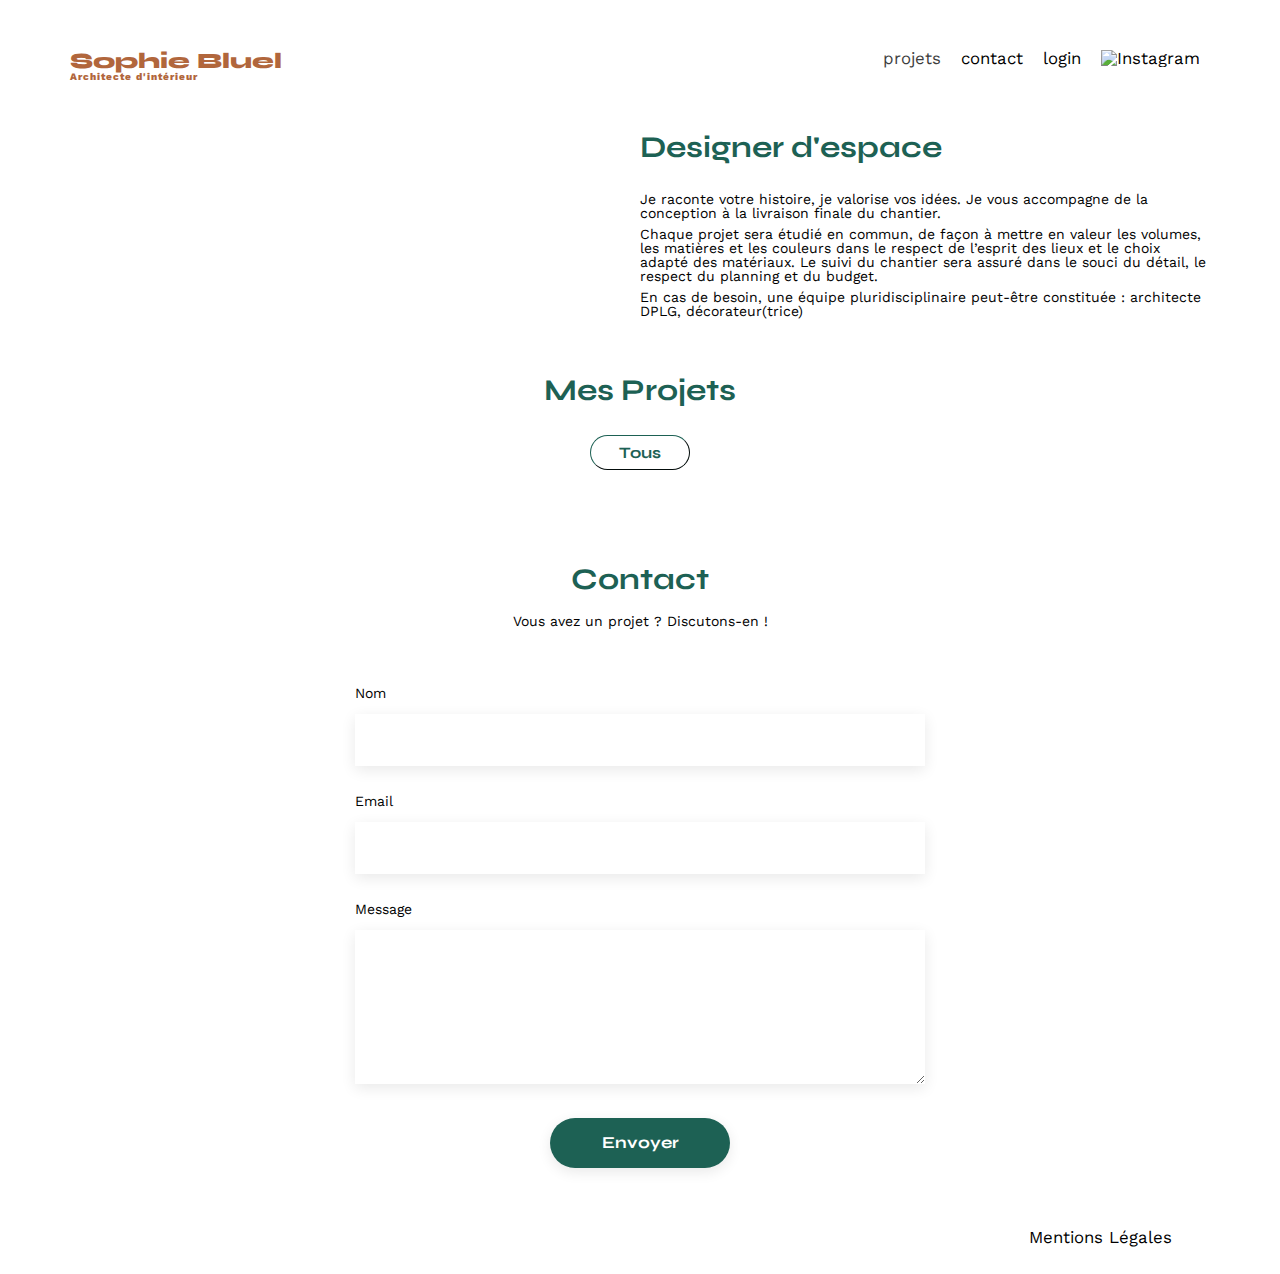
==== FrontEnd/index.html @ 11382b1d "ajout mode edition" ====
<!DOCTYPE html>
<html lang="fr">
<head>
	<meta charset="UTF-8">
	<title>Sophie Bluel - Architecte d'intérieur</title>
	<meta name="viewport" content="width=device-width, initial-scale=1.0">
	<link rel="preconnect" href="https://fonts.googleapis.com">
	<link rel="preconnect" href="https://fonts.gstatic.com" crossorigin>
	<link href="https://fonts.googleapis.com/css2?family=Syne:wght@700;800&family=Work+Sans&display=swap" rel="stylesheet">
	<link rel="stylesheet" href="https://cdnjs.cloudflare.com/ajax/libs/font-awesome/6.2.1/css/all.min.css"
	integrity="sha512-MV7K8+y+gLIBoVD59lQIYicR65iaqukzvf/nwasF0nqhPay5w/9lJmVM2hMDcnK1OnMGCdVK+iQrJ7lzPJQd1w=="
	crossorigin="anonymous" referrerpolicy="no-referrer" />
	<meta name="description" content="">
	<link rel="stylesheet" href="./assets/style.css">
	
	
</head>
<body>

	<div id="mode" style="display: none">
		<i class="fa-regular fa-pen-to-square" style="color:white"></i>
		<p>mode edition</p>
	</div>
	
<header>

	<h1>Sophie Bluel <span>Architecte d'intérieur</span></h1>
	<nav>
		<ul>
			<li id="project"> <a href="index.html"> projets</a></li>
			<li>contact</li>
			<li id="logout">logout</li>
			<li><img src="./assets/icons/instagram.png" alt="Instagram"></li>
		</ul>
	</nav>
</header>
<main>
	<div class="introduction">
		<figure>
			<img src="./assets/images/sophie-bluel.png" alt="">
		</figure>
		<article>
			<h2>Designer d'espace</h2>
			<p>Je raconte votre histoire, je valorise vos idées. Je vous accompagne de la conception à la livraison finale du chantier.</p>
			<p>Chaque projet sera étudié en commun, de façon à mettre en valeur les volumes, les matières et les couleurs dans le respect de l’esprit des lieux et le choix adapté des matériaux. Le suivi du chantier sera assuré dans le souci du détail, le respect du planning et du budget.</p>
			<p>En cas de besoin, une équipe pluridisciplinaire peut-être constituée : architecte DPLG, décorateur(trice)</p>
		</article>
	</div>
	<section id="portfolio">
		<div class="portfolio-header" id="portfolio-header" style="display:none">
			<h2>Mes Projets</h2>
		<div class="filtres" id="filters">
			<div id="Bt-tout">
			   <button>Tous</button>
			</div>

		</div>
		</div>

		<div class="portfolio-header2" id="edition" style="display: none">
			<h2>Mes Projets</h2>
			<div class="Bt-Modif">
				<i class="fa-regular fa-pen-to-square" id="icon-modif"></i>
				<button id="Bt-Modif">Modifier</button>
			</div>
		</div>
		<aside class="modalWrapper" id="modalWrapper" style="display:none">
			<div id="clickOver"></div>
			<div id="modal">
				<i class="fa-solid fa-xmark" id="xmark" style="color:black"></i>   
				<h4>Galerie photo</h4>
				<div class="grid">

				</div>
				<div class="line"></div>
				<div id="btAjout">
					<button>Ajouter une photo</button>
				</div>    

			</div>
		</aside>
		
		<aside class="modalWrapper" id="modal2" style="display:none ">
			<div id="clickOver2"></div>
			
			<div class="modal-ajout">
				<h4>Ajout photo</h4>
				<form method="post">
					<div class="section-img">
						<div class="hidden" id="preview">
							<img src=".assets/image/preview" alt="">
						</div>	
						
						<i class="fa-regular fa-image " id="iconImg"></i>
						<label id="btAjout2" for="input-file" >+ Ajouter photo</label>
						<input type="file" name="image"  id="input-file" style="display: none;"  >
						<p>jpg.png : 4mo max</p>
						
					</div>
					<div class="choix-img">
						<article class="Titre">
							<h3>Titre</h3>
							<input type="text" id="title" name="title">
						</article>
						<article class="categories">
							<h3>Catégorie</h3>
							<select  name="category" id="category">
								<option value="">--Choisir catégorie--</option>
								<option value="1">Objets</option>
								<option value="2">Appartements</option>
								<option value="3">Hôtel & restaurants</option>
							</select>
						</article>
					</div>
					<div class="line2"></div>
					<button id="valider" type="submit" >Valider</button>
				</form>
				<i class="fa-solid fa-xmark" id="xmark2" style="color:black"></i>
				<i class="fa-solid fa-arrow-left" id="arrow"></i>
			</div>
		 

		 
		</aside>
		
		<div class="gallery" id="gallery">
			
		</div>

	</section>
	<section id="contact">
		<h2>Contact</h2>
		<p>Vous avez un projet ? Discutons-en !</p>
		<form action="#" method="post">
			<label for="name">Nom</label>
			<input type="text" name="name" id="name">
			<label for="email">Email</label>
			<input type="email" name="email" id="email">
			<label for="message">Message</label>
			<textarea name="message" id="message" cols="30" rows="10"></textarea>
			<input type="submit" value="Envoyer">
		</form>
	</section>
</main>

<footer>
	<nav>
		<ul>
			<li>Mentions Légales</li>
		</ul>
	</nav>
</footer>

<script type="module" src="admin.js"></script>
</body>
</html>
---- FrontEnd/assets/style.css ----
/* http://meyerweb.com/eric/tools/css/reset/
   v2.0 | 20110126
   License: none (public domain)
*/

html,
body,
div,
span,
applet,
object,
iframe,
h1,
h2,
h3,
h4,
h5,
h6,
p,
blockquote,
pre,
a,
abbr,
acronym,
address,
big,
cite,
code,
del,
dfn,
em,
img,
ins,
kbd,
q,
s,
samp,
small,
strike,
strong,
sub,
sup,
tt,
var,
b,
u,
i,
center,
dl,
dt,
dd,
ol,
ul,
li,
fieldset,
form,
label,
legend,
table,
caption,
tbody,
tfoot,
thead,
tr,
th,
td,
article,
aside,
canvas,
details,
embed,
figure,
figcaption,
footer,
header,
hgroup,
menu,
nav,
output,
ruby,
section,
summary,
time,
mark,
audio,
video {
	margin: 0;
	padding: 0;
	border: 0;
	font-size: 100%;
	font: inherit;
	vertical-align: baseline;
}

/* HTML5 display-role reset for older browsers */
article,
aside,
details,
figcaption,
figure,
footer,
header,
hgroup,
menu,
nav,
section {
	display: block;
}

body {
	line-height: 1;
}

ol,
ul {
	list-style: none;
}

blockquote,
q {
	quotes: none;
}

blockquote:before,
blockquote:after,
q:before,
q:after {
	content: '';
	content: none;
}

table {
	border-collapse: collapse;
	border-spacing: 0;
}

/** end reset css**/
body {
	max-width: 1140px;
	margin: auto;
	font-family: 'Work Sans';
	font-size: 14px;
	
}

header {
	display: flex;
	justify-content: space-between;
	margin: 50px 0
}

section {
	margin: 50px 0
}

h1 {
	display: flex;
	flex-direction: column;
	font-family: 'Syne';
	font-size: 22px;
	font-weight: 800;
	color: #B1663C
}

h1>span {
	font-family: 'Work Sans';
	font-size: 10px;
	letter-spacing: 0.1em;
	;
}

h2 {
	font-family: 'Syne';
	font-weight: 700;
	font-size: 30px;
	color: #1D6154
}

nav ul {
	display: flex;
	align-items: center;
	list-style-type: none;

}

nav li {
	padding: 0 10px;
	font-size: 1.2em;
}

li:hover {
	color: #B1663C;
}

nav a {
	text-decoration: none;
}

.introduction {
	display: flex;
	align-items: center;
}

.introduction figure {
	flex: 1
}

.introduction img {
	display: block;
	margin: auto;
	width: 80%;
}

.introduction article {
	flex: 1
}

.introduction h2 {
	margin-bottom: 1em;
}

.introduction p {
	margin-bottom: 0.5em;
}

.portfolio-header {
	display: flex;
	justify-content: center;
	align-items: center;
	margin-bottom: 1em;
	gap: 10px;
}

#portfolio h2 {
	text-align: center;
}

.gallery {
	width: 100%;
	display: grid;
	grid-template-columns: 1fr 1fr 1fr;
	grid-column-gap: 20px;
	grid-row-gap: 20px;

}

.gallery img {
	width: 100%;


}

#contact {
	width: 50%;
	margin: auto;
}

#contact>* {
	text-align: center;

}

#contact h2 {
	margin-bottom: 20px;
}

#contact form {
	text-align: left;
	margin-top: 30px;
	display: flex;
	flex-direction: column;
}

#contact input {
	height: 50px;
	font-size: 1.2em;
	border: none;
	box-shadow: 0px 4px 14px rgba(0, 0, 0, 0.09);
}

#contact label {
	margin: 2em 0 1em 0;
}

#contact textarea {
	border: none;
	box-shadow: 0px 4px 14px rgba(0, 0, 0, 0.09);
}

input[type="submit"] {
	font-family: 'Syne';
	font-weight: 700;
	color: white;
	background-color: #1D6154;
	margin: 2em auto;
	width: 180px;
	text-align: center;
	border-radius: 60px;
}

footer nav ul {
	display: flex;
	justify-content: flex-end;
	margin: 2em
}

/* page administrateur */

.portfolio-header2{

display: flex;
gap:10px;
justify-content: center;

}
.Bt-Modif {
	display: flex;
	align-items: center;
	margin-bottom: 20px;
}

.Bt-Modif button {
	font-size: 14px;
	font-family: 'Work Sans';
	font-weight: 400;
	background-color: transparent;
	border: none;
	cursor: pointer;

}

.Bt-Modif i {
	cursor: pointer;
}

#logout{
	cursor: pointer;
}
#project {

cursor: pointer;

}

/* Page filtres */


.portfolio-header {

flex-direction: column;


}
.filtres {

	display: flex;
	align-items: center;
	justify-content: center;
	gap: 10px;
	padding-bottom: 30px;
}

.filtres button {

	background-color: transparent;
	height: 35px;
	border-width: 1px;
	border-radius: 60px;
	border-color: #1D6154;
	font-family: Syne;
	font-size: 16px;
	color: #1D6154;
	font-weight: 700;
	padding-top: 6.5px;
	display: flex;
	justify-content: center;
	width: 100%;
	cursor: pointer;
	padding-left: 10px;
	padding-right: 10px;

}

.filtres button:hover {
	color: white;
	background-color: #1D6154;
}

#Bt-tout {

	width: 100px;

}

#Objets {
	width: 100px;

}

.bt-filtre3 {
	width: 157px;
}

.bt-filtres4 {
	width: 198px;
}

#portfolio h2 {

	margin-bottom: 20px;
}

/* Page login */
#login-form {
	display: flex;
	flex-direction: column;
	align-items: center;
	gap: 20px;
}

.login h3 {
	padding-bottom: 5px;
	font-family: Work Sans;
	font-weight: 500;
	font-size: 14px;
	color: #3D3D3D;

}

.login h2 {
	padding-bottom: 40px;
}

.login input {

	width: 379px;
	height: 51px;
	border: none;
	box-shadow: 0px 4px 14px 0px #00000017;


}

.login button {
	background-color: #1D6154;
	height: 35px;
	border-radius: 60px;
	border-color: transparent;
	font-family: Syne;
	font-size: 16px;
	color: white;
	font-weight: 700;
	padding-top: 6.5px;
	display: flex;
	justify-content: center;
	cursor: pointer;
	padding-left: 10px;
	padding-right: 10px;
	width: 179px;


}

a {
	color: #3D3D3D
}

.mentions {

	display: flex;
	justify-content: flex-end;
	margin: 12em;
	position: relative;
	left: 15em
}

/*Modal*/

.modalWrapper {

	position: fixed;
	inset: 0;
	width: 100%;
	height: 100%;
	background: rgba(0, 0, 0, 0.8);
	display: flex;
	margin: 0;
	justify-content: center;
	align-items: center;
}



#modal {
	position: relative;
	padding: 60px;
	padding-top: 90px;
	background-color: white;
	border-radius: 10px;
	overflow: auto;
	display: flex;
	flex-direction: column;
	align-items: center;
	z-index: 9;
	width: 450px;
	height: 500px;
}

#modal .grid {
	display: grid;
	grid-template-columns: repeat(5, 1fr);
	gap: 20px;
	
}

#clickOver {
	top: 0;
	left: 0;
	bottom: 0;
	width: 100%;
	height: 100%;
	background: transparent;
	position: fixed;
}

#modal img {
	width: 100%;
	height: 102px;
	object-fit: cover;
}

.fa-trash-can {
	position: relative;
	background-color: black;
	font-size: 10px;
	padding: 5px;
	top: 25px;
	left: 50px;
	color: white;

}

.fa-xmark {

	background-color: transparent;
	position: absolute;
	font-size: 20px;
	right: 20px;
	top: 20px;
	cursor: pointer;

}

.modalWrapper h4 {
	display: flex;
	justify-content: center;
	font-family: 'Work Sans';
	font-size: 26px;
	font-weight: 400;
	margin-bottom: 20px;
}

#btAjout button {
	background-color: #1D6154;
	height: 35px;
	border-radius: 60px;
	border-color: transparent;
	font-family: 'Syne';
	font-size: 16px;
	color: white;
	font-weight: 700;
	padding-top: 6.5px;
	display: flex;
	justify-content: center;
	cursor: pointer;
	padding-left: 10px;
	padding-right: 10px;
	width: 237px;
}

.line {
	border-bottom: 1px solid #B3B3B3;
	width: 420px;
	margin: 40px 0;
}

/*modal envoi*/

.modal-ajout {
	padding: 65px;
	padding-top: 90px;
	background-color: white;
	border-radius: 10px;
	overflow: auto;
	position: relative;
}

.section-img {

	display: flex;
	align-items: center;
	flex-direction: column;
	background-color: #E8F1F6;
	width: 420px;
	height: 155px;
	border-radius: 3px;
	padding-top: 20px;
	padding-bottom: 20px;
	gap: 20px;
	position: relative;
}


#preview {
	background-color: #E8F1F6;
	inset: 0;
	position: absolute;
	z-index: 1;
	display: flex;
	justify-content: center;
	align-items: center;
	height: 100%;
	width: 100%;
}
  

#preview img {
	width: 129px;
	height: 100%;
	object-fit: cover;
}

.fa-image {

	font-size: 76px;
	color: #cbd6dc
}

#valider {


	width: 237px;
	height: 36px;
	border-radius: 60px;
	font-family: Syne;
	font-size: 14px;
	font-weight: 700;
	position: relative;
	top: 50px;
	left: 95px;
	color: white;
	border: none;
	cursor: pointer;

}

.section-img label {
	display: flex;
	justify-content: center;
	align-items: center;
	width: 173px;
	height: 36px;
	border-radius: 50px;
	background-color: #CBD6DC;
	border: none;
	font-family: Work Sans;
	color: #306685;
	cursor: pointer;

}

.section-img p {

	font-family: Work Sans;
	font-size: 10px;
	font-weight: 400;
	line-height: 12px;
	letter-spacing: 0em;
	text-align: center;

}

.choix-img {

	padding-top: 10px;
	display: flex;
	flex-direction: column;
	align-items: center;
	gap: 20px;

}

.choix-img select {

	width: 420px;
	height: 51px;
	border: none;
	box-shadow: 0px 4px 14px 0px #00000017;
	background-color: transparent;


}

.choix-img input {

	width: 420px;
	height: 51px;
	border: none;
	box-shadow: 0px 4px 14px 0px #00000017;


}



.choix-img h3 {

	padding-bottom: 10px;
}

.line2 {

	border-bottom: 1px solid #B3B3B3;
	width: 420px;
	position: relative;
	top: 40px;
}


.fa-arrow-left {

	position: absolute;
	top: 20px;
	font-size: 25px;
	left: 20px;
	cursor: pointer;


}

#xmark2 {

	background-color: transparent;
	position: absolute;
	font-size: 20px;
	right: 20px;
	top: 20px;
	cursor: pointer;

}

#clickOver2 {
	top: 0;
	left: 0;
	bottom: 0;
	width: 100%;
	height: 100%;
	background: transparent;
	position: fixed;
}



.hidden {
	display: none !important;
}

/*mode edition*/

#mode{

	display: flex;
	justify-content: center;
	align-items: center;
	gap: 10px;
	background-color: black;
	height: 50px;
	max-width: none;
	width: 1500px;
	margin: auto;
	

}

#mode p {
	color: white;
}
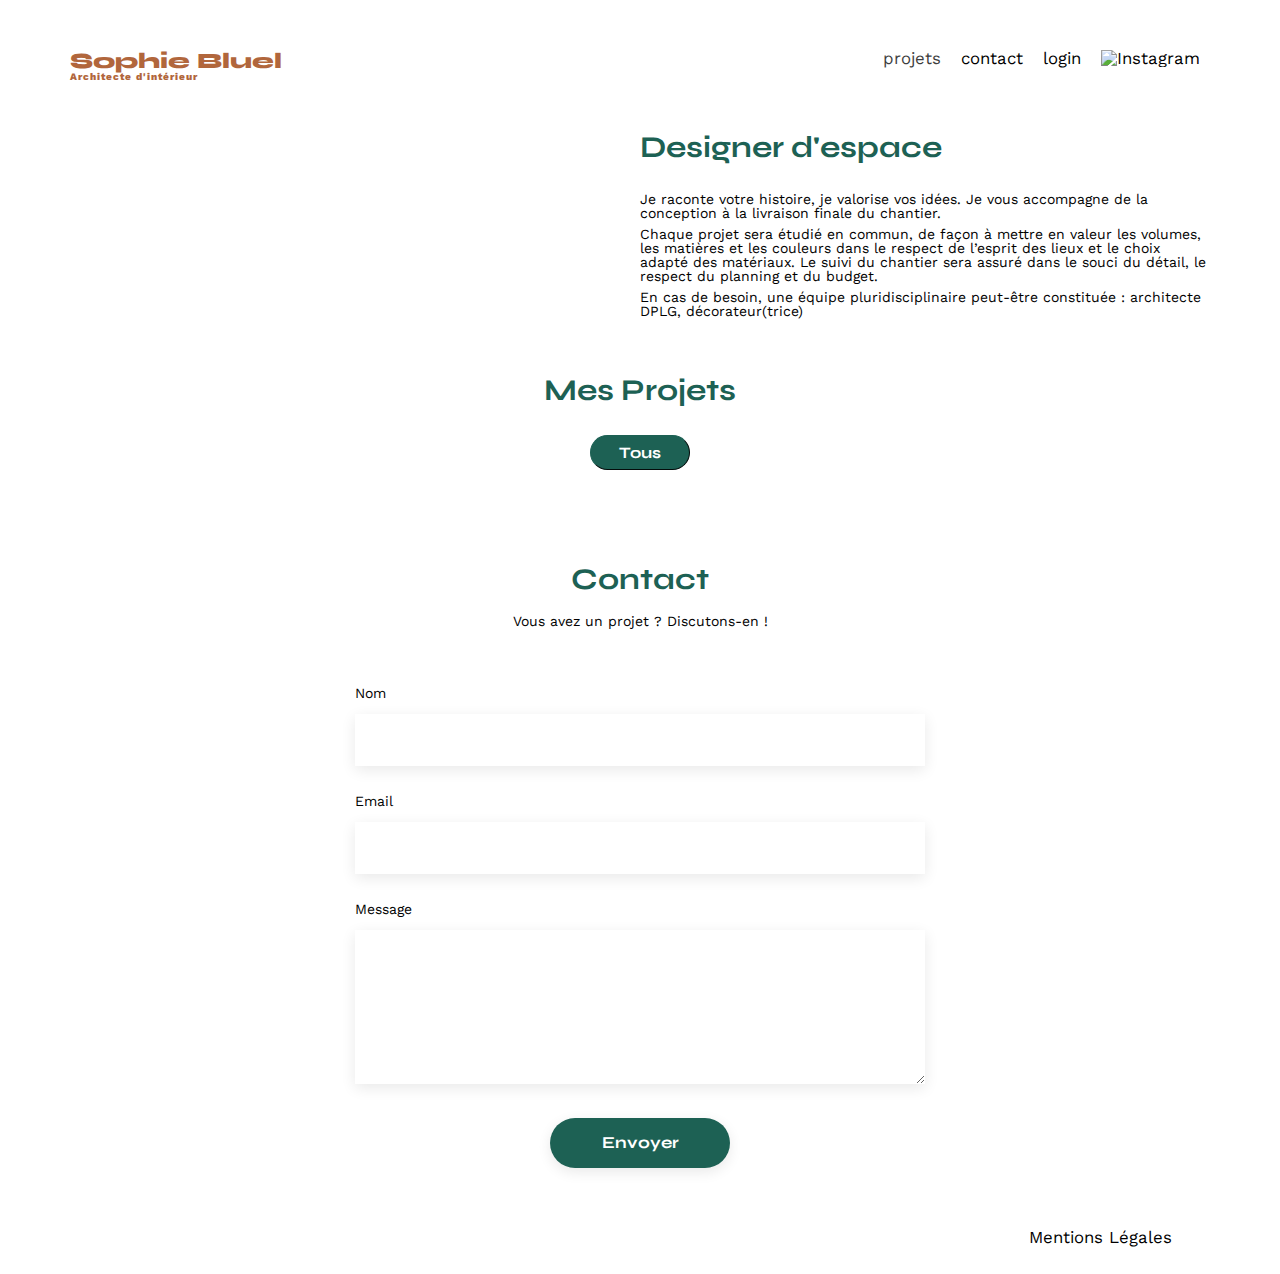
==== commit 2ce1d624: "mise a jour boutton filtre" ====
--- a/FrontEnd/index.html
+++ b/FrontEnd/index.html
@@ -51,7 +51,7 @@
 			<h2>Mes Projets</h2>
 		<div class="filtres" id="filters">
 			<div id="Bt-tout">
-			   <button>Tous</button>
+			   <button class="active">Tous</button>
 			</div>
 
 		</div>
--- a/FrontEnd/assets/style.css
+++ b/FrontEnd/assets/style.css
@@ -136,18 +136,23 @@
 
 /** end reset css**/
 body {
+	font-family: 'Work Sans';
+	font-size: 14px;
+}
+
+main,
+footer,
+header {
 	max-width: 1140px;
 	margin: auto;
-	font-family: 'Work Sans';
-	font-size: 14px;
-	
 }
 
 header {
 	display: flex;
 	justify-content: space-between;
-	margin: 50px 0
-}
+	margin: 50px auto
+}
+
 
 section {
 	margin: 50px 0
@@ -306,13 +311,14 @@
 
 /* page administrateur */
 
-.portfolio-header2{
-
-display: flex;
-gap:10px;
-justify-content: center;
-
-}
+.portfolio-header2 {
+
+	display: flex;
+	gap: 10px;
+	justify-content: center;
+
+}
+
 .Bt-Modif {
 	display: flex;
 	align-items: center;
@@ -333,12 +339,13 @@
 	cursor: pointer;
 }
 
-#logout{
-	cursor: pointer;
-}
+#logout {
+	cursor: pointer;
+}
+
 #project {
 
-cursor: pointer;
+	cursor: pointer;
 
 }
 
@@ -347,10 +354,11 @@
 
 .portfolio-header {
 
-flex-direction: column;
-
-
-}
+	flex-direction: column;
+
+
+}
+
 .filtres {
 
 	display: flex;
@@ -381,7 +389,8 @@
 
 }
 
-.filtres button:hover {
+.filtres button:hover,
+.filtres button.active {
 	color: white;
 	background-color: #1D6154;
 }
@@ -510,7 +519,7 @@
 	display: grid;
 	grid-template-columns: repeat(5, 1fr);
 	gap: 20px;
-	
+
 }
 
 #clickOver {
@@ -622,7 +631,7 @@
 	height: 100%;
 	width: 100%;
 }
-  
+
 
 #preview img {
 	width: 129px;
@@ -767,7 +776,7 @@
 
 /*mode edition*/
 
-#mode{
+#mode {
 
 	display: flex;
 	justify-content: center;
@@ -775,14 +784,9 @@
 	gap: 10px;
 	background-color: black;
 	height: 50px;
-	max-width: none;
-	width: 1500px;
-	margin: auto;
-	
-
+	width: 100%;
 }
 
 #mode p {
 	color: white;
-}
-
+}